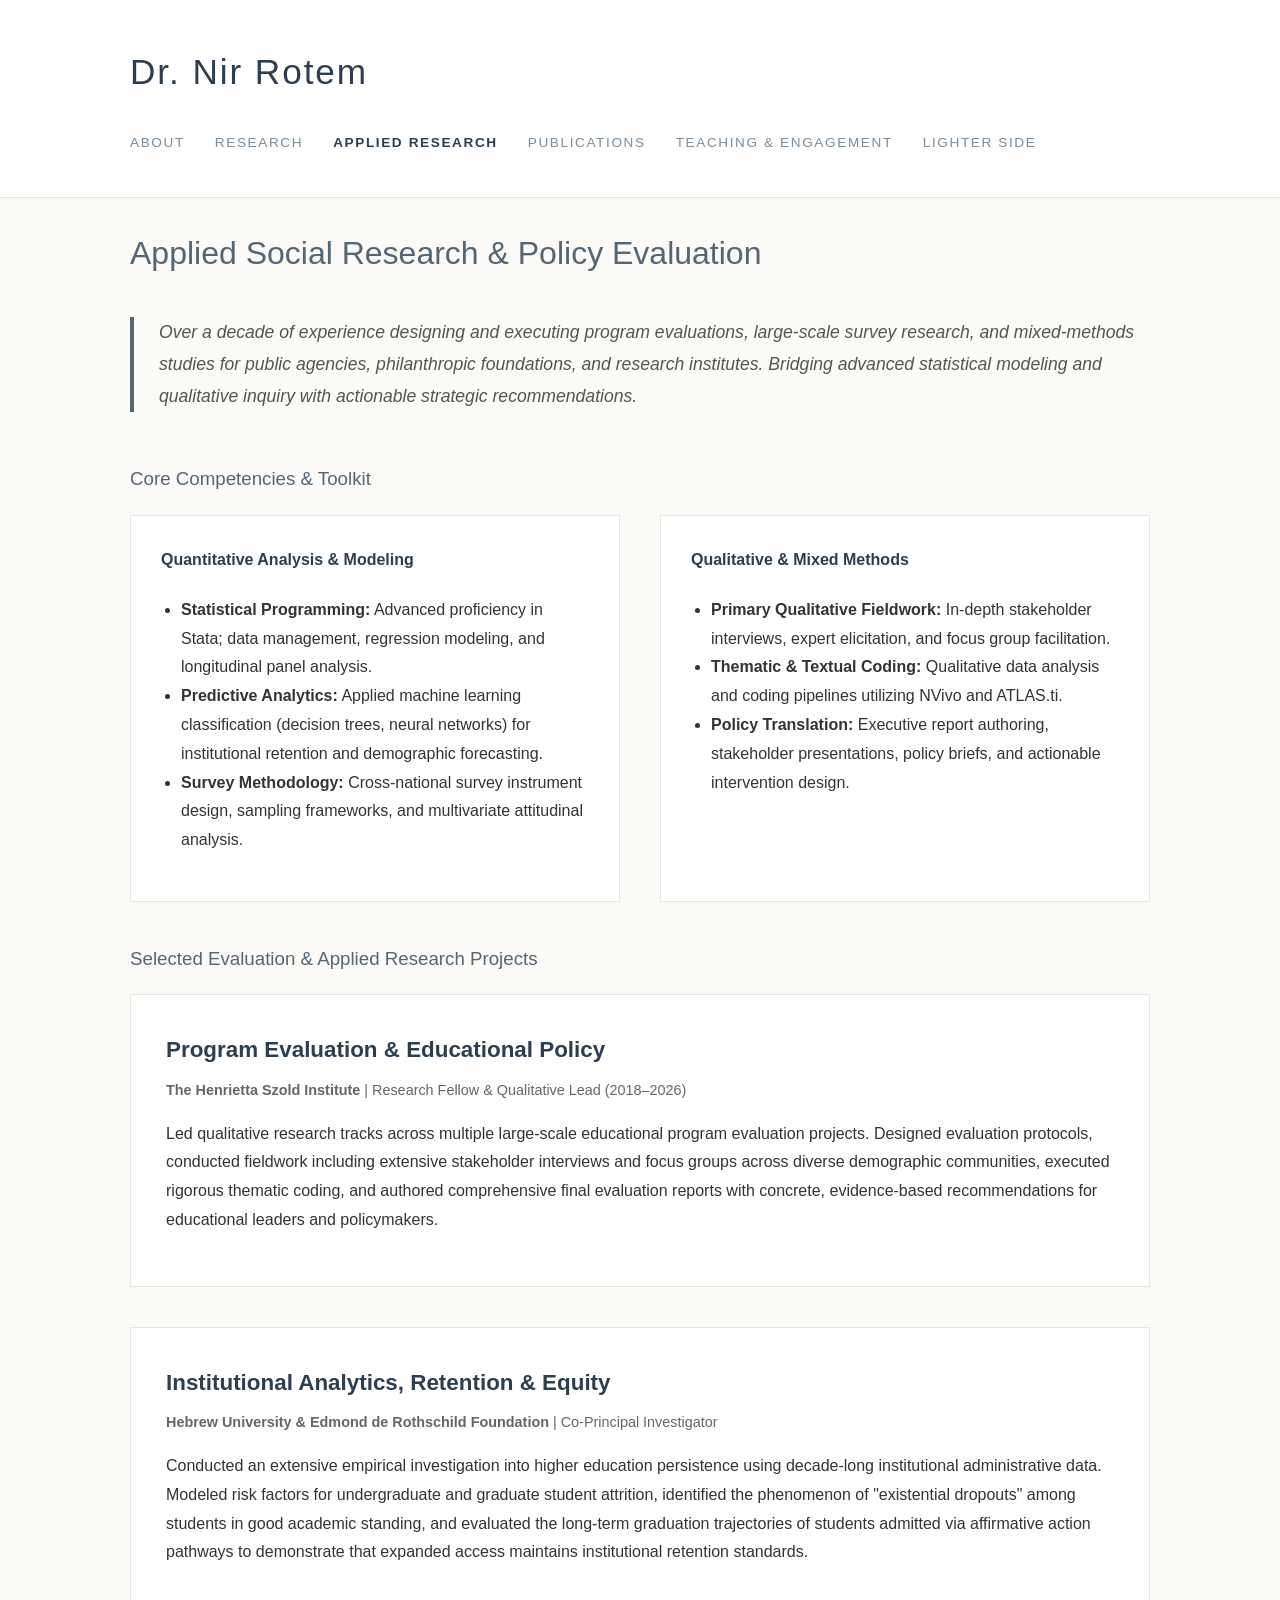
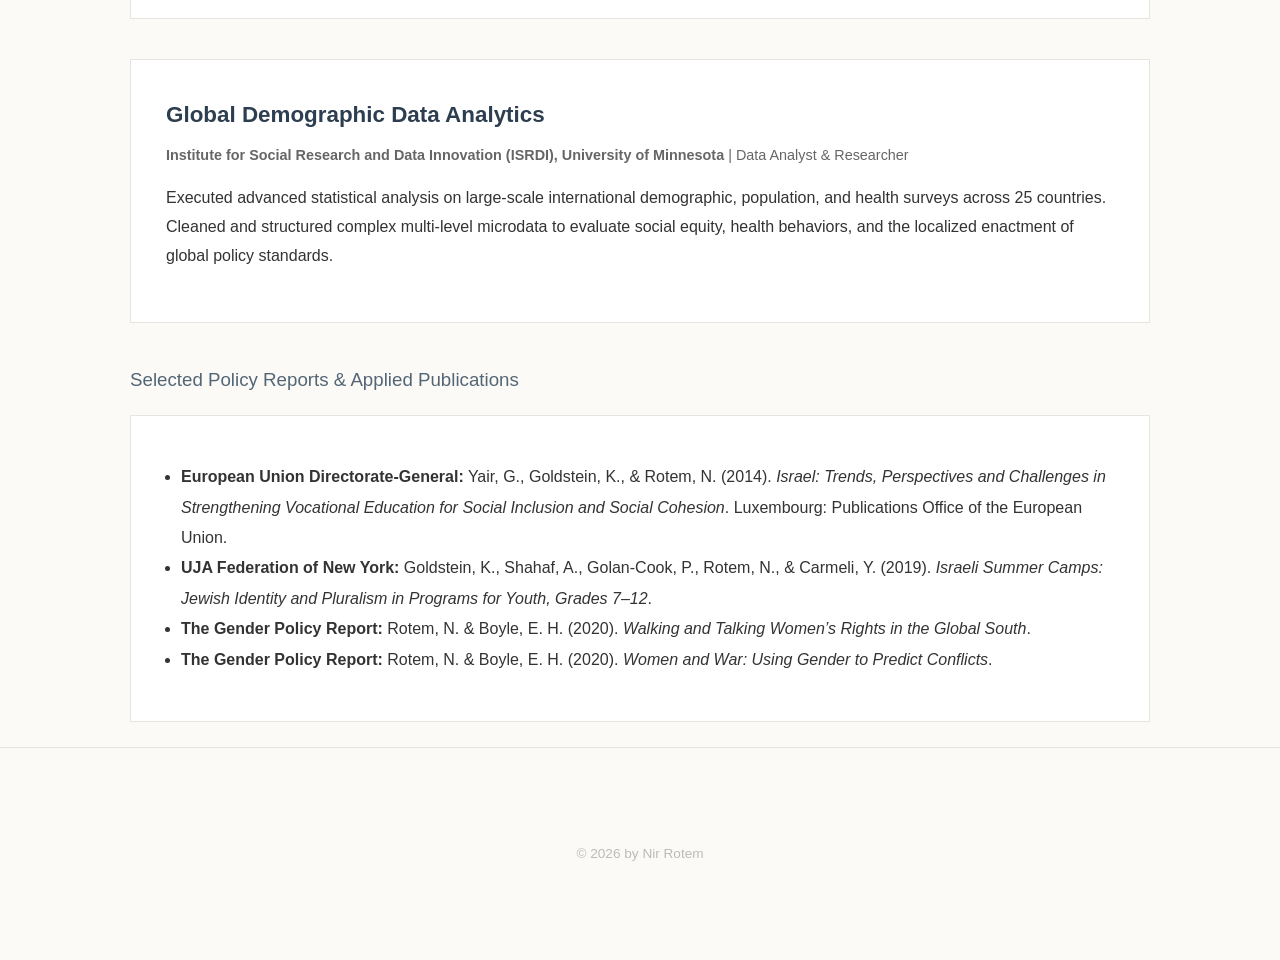
==== applied.html @ 78fe7c00 "Add files via upload" ====
<!DOCTYPE html>
<html lang="en">
<head>
    <meta charset="UTF-8">
    <meta name="viewport" content="width=device-width, initial-scale=1.0">
    <title>Dr. Nir Rotem | Applied Research & Policy Evaluation</title>
    
    <!-- Structured Data for Google Search (Site Name) -->
    <script type="application/ld+json">
    {
      "@context": "https://schema.org",
      "@type": "WebSite",
      "name": "Nir Rotem, Ph.D.",
      "url": "https://www.nirotem.com/"
    }
    </script>

    <link rel="stylesheet" href="style.css">
    <link rel="stylesheet" href="https://cdnjs.cloudflare.com/ajax/libs/font-awesome/6.0.0/css/all.min.css">
</head>
<body>
    <header>
        <div class="container">
            <h1>Dr. Nir Rotem</h1>
            <nav>
                <ul>
                    <li><a href="index.html">About</a></li>
                    <li><a href="projects.html">Research</a></li>
                    <li><a href="applied.html" class="active">Applied Research</a></li>
                    <li><a href="publications.html">Publications</a></li>
                    <li><a href="teaching.html">Teaching & Engagement</a></li>
                    <li><a href="lighter.html">Lighter Side</a></li>
                </ul>
            </nav>
        </div>
    </header>
    <main class="container">
        <h2>Applied Social Research & Policy Evaluation</h2>
        <div class="project-intro">
            Over a decade of experience designing and executing program evaluations, large-scale survey research, and mixed-methods studies for public agencies, philanthropic foundations, and research institutes. Bridging advanced statistical modeling and qualitative inquiry with actionable strategic recommendations.
        </div>

        <section class="project-block">
            <h3>Core Competencies & Toolkit</h3>
            <div class="lighter-grid" style="margin-bottom: 40px;">
                <div class="interest-card">
                    <h4>Quantitative Analysis & Modeling</h4>
                    <ul style="padding-left: 20px; line-height: 1.8;">
                        <li><strong>Statistical Programming:</strong> Advanced proficiency in Stata; data management, regression modeling, and longitudinal panel analysis.</li>
                        <li><strong>Predictive Analytics:</strong> Applied machine learning classification (decision trees, neural networks) for institutional retention and demographic forecasting.</li>
                        <li><strong>Survey Methodology:</strong> Cross-national survey instrument design, sampling frameworks, and multivariate attitudinal analysis.</li>
                    </ul>
                </div>
                <div class="interest-card">
                    <h4>Qualitative & Mixed Methods</h4>
                    <ul style="padding-left: 20px; line-height: 1.8;">
                        <li><strong>Primary Qualitative Fieldwork:</strong> In-depth stakeholder interviews, expert elicitation, and focus group facilitation.</li>
                        <li><strong>Thematic & Textual Coding:</strong> Qualitative data analysis and coding pipelines utilizing NVivo and ATLAS.ti.</li>
                        <li><strong>Policy Translation:</strong> Executive report authoring, stakeholder presentations, policy briefs, and actionable intervention design.</li>
                    </ul>
                </div>
            </div>
        </section>

        <section class="project-block">
            <h3>Selected Evaluation & Applied Research Projects</h3>

            <div class="project-card">
                <div class="project-text">
                    <h4>Program Evaluation & Educational Policy</h4>
                    <p style="color: #666; font-size: 0.9rem; margin-top: -8px; margin-bottom: 12px;"><strong>The Henrietta Szold Institute</strong> | Research Fellow & Qualitative Lead (2018–2026)</p>
                    <p>Led qualitative research tracks across multiple large-scale educational program evaluation projects. Designed evaluation protocols, conducted fieldwork including extensive stakeholder interviews and focus groups across diverse demographic communities, executed rigorous thematic coding, and authored comprehensive final evaluation reports with concrete, evidence-based recommendations for educational leaders and policymakers.</p>
                </div>
            </div>

            <div class="project-card">
                <div class="project-text">
                    <h4>Institutional Analytics, Retention & Equity</h4>
                    <p style="color: #666; font-size: 0.9rem; margin-top: -8px; margin-bottom: 12px;"><strong>Hebrew University & Edmond de Rothschild Foundation</strong> | Co-Principal Investigator</p>
                    <p>Conducted an extensive empirical investigation into higher education persistence using decade-long institutional administrative data. Modeled risk factors for undergraduate and graduate student attrition, identified the phenomenon of "existential dropouts" among students in good academic standing, and evaluated the long-term graduation trajectories of students admitted via affirmative action pathways to demonstrate that expanded access maintains institutional retention standards.</p>
                </div>
            </div>

            <div class="project-card">
                <div class="project-text">
                    <h4>Global Demographic Data Analytics</h4>
                    <p style="color: #666; font-size: 0.9rem; margin-top: -8px; margin-bottom: 12px;"><strong>Institute for Social Research and Data Innovation (ISRDI), University of Minnesota</strong> | Data Analyst & Researcher</p>
                    <p>Executed advanced statistical analysis on large-scale international demographic, population, and health surveys across 25 countries. Cleaned and structured complex multi-level microdata to evaluate social equity, health behaviors, and the localized enactment of global policy standards.</p>
                </div>
            </div>
        </section>

        <section class="project-block">
            <h3>Selected Policy Reports & Applied Publications</h3>
            <div class="interest-card" style="margin-bottom: 25px;">
                <ul style="padding-left: 20px; line-height: 1.9;">
                    <li><strong>European Union Directorate-General:</strong> Yair, G., Goldstein, K., & Rotem, N. (2014). <em>Israel: Trends, Perspectives and Challenges in Strengthening Vocational Education for Social Inclusion and Social Cohesion</em>. Luxembourg: Publications Office of the European Union.</li>
                    <li><strong>UJA Federation of New York:</strong> Goldstein, K., Shahaf, A., Golan-Cook, P., Rotem, N., & Carmeli, Y. (2019). <em>Israeli Summer Camps: Jewish Identity and Pluralism in Programs for Youth, Grades 7–12</em>.</li>
                    <li><strong>The Gender Policy Report:</strong> Rotem, N. & Boyle, E. H. (2020). <em>Walking and Talking Women’s Rights in the Global South</em>.</li>
                    <li><strong>The Gender Policy Report:</strong> Rotem, N. & Boyle, E. H. (2020). <em>Women and War: Using Gender to Predict Conflicts</em>.</li>
                </ul>
            </div>
        </section>
    </main>
    <footer>
        <div class="container">
            <p>© <span id="year"></span> by Nir Rotem</p>
        </div>
    </footer>
    <script>document.getElementById("year").innerHTML = new Date().getFullYear();</script>
</body>
</html>
---- style.css ----
/* --- Scandinavian Modern Academic Theme --- */
:root {
    --bg-color: #fcfaf7;
    --text-color: #333333;
    --accent-color: #536675;
    --header-bg: #ffffff;
    --border-color: #e8e4e0;
    --link-color: #7a8d9b;
    --nav-active: #2c3e50;
    --card-bg: #ffffff;
}

* { box-sizing: border-box; }

html { -webkit-text-size-adjust: 100%; }

body {
    font-family: 'Inter', -apple-system, BlinkMacSystemFont, 'Segoe UI', Roboto, Helvetica, Arial, sans-serif;
    background-color: var(--bg-color);
    color: var(--text-color);
    line-height: 1.8;
    margin: 0;
    padding: 0;
    -webkit-font-smoothing: antialiased;
}

img { max-width: 100%; height: auto; display: block; }

.container {
    max-width: 1100px;
    margin: 0 auto;
    padding: 0 40px;
}

header {
    background-color: var(--header-bg);
    border-bottom: 1px solid var(--border-color);
    padding: 40px 0;
}

header h1 {
    font-weight: 300;
    font-size: 2.2rem;
    margin: 0;
    letter-spacing: 0.12rem;
    color: var(--nav-active);
}

nav ul {
    list-style: none;
    padding: 0;
    margin: 25px 0 0 0;
    display: flex;
    gap: 30px;
    flex-wrap: wrap;
}

nav a {
    text-decoration: none;
    color: var(--link-color);
    font-size: 0.85rem;
    text-transform: uppercase;
    letter-spacing: 0.1rem;
    transition: color 0.2s ease;
}

nav a:hover, nav a.active {
    color: var(--nav-active);
    font-weight: 600;
}

main { padding: 60px 0; }

h2, h3 { color: var(--accent-color); font-weight: 400; }
h2 { font-size: 2rem; margin-bottom: 35px; }

/* About Page Layout */
.about-grid { display: flex; gap: 60px; align-items: flex-start; }
.profile-side { flex: 0 0 280px; text-align: center; }
.profile-img { width: 100%; border-radius: 4px; box-shadow: 0 4px 20px rgba(0,0,0,0.05); }
.profile-info { margin-top: 20px; }
.profile-info .name { font-weight: 600; font-size: 1.25rem; margin: 0; }
.profile-info .role { font-size: 1rem; color: #777; margin: 8px 0; line-height: 1.4; }

.bio-content { flex: 1; }

.interests-grid {
    display: grid;
    grid-template-columns: repeat(auto-fill, minmax(220px, 1fr));
    gap: 12px;
    margin-top: 20px;
}

.interest-box {
    background: #fff;
    border: 1px solid var(--border-color);
    padding: 12px 18px;
    font-size: 0.9rem;
    text-align: center;
    color: var(--accent-color);
    border-radius: 2px;
    box-shadow: 0 2px 5px rgba(0,0,0,0.02);
}

.contact-box { margin-top: 50px; padding: 25px 0; border-top: 1px solid var(--border-color); }
.social-btns { display: flex; gap: 15px; margin-top: 20px; flex-wrap: wrap; }

.btn {
    text-decoration: none;
    font-size: 0.85rem;
    color: var(--accent-color);
    border: 1px solid var(--accent-color);
    padding: 8px 20px;
    transition: all 0.3s ease;
    display: inline-flex;
    align-items: center;
    gap: 8px;
}
.btn:hover { background-color: var(--accent-color); color: white; }

.btn-spotify { border-color: #1DB954; color: #1DB954; }
.btn-spotify:hover { background-color: #1DB954; color: white; border-color: #1DB954; }

.project-intro { font-style: italic; color: #555; margin-bottom: 50px; border-left: 4px solid var(--accent-color); padding-left: 25px; font-size: 1.1rem; }
.project-card {
    background: var(--card-bg);
    padding: 35px;
    border: 1px solid var(--border-color);
    margin-bottom: 40px;
    display: flex;
    flex-direction: row;
    align-items: flex-start;
    gap: 40px;
}

.project-text { flex: 1.8; }
.project-text h4 { margin-top: 0; color: var(--nav-active); font-size: 1.4rem; margin-bottom: 15px; }

.project-image-box {
    flex: 1;
    min-width: 280px;
    max-width: 380px;
    height: 240px;
    background-color: #ffffff;
    border: 1px solid #f2f2f2;
    padding: 5px;
    display: flex;
    align-items: center;
    justify-content: center;
    overflow: hidden;
}
.project-image-box img { max-width: 100%; max-height: 100%; object-fit: contain; }

.landscape-hero {
    width: 100%;
    height: 250px;
    background-color: #eee;
    margin-bottom: 50px;
    overflow: hidden;
    border-radius: 4px;
}
.landscape-hero img { width: 100%; height: 100%; object-fit: cover; }

.lighter-grid { display: grid; grid-template-columns: 1fr 1fr; gap: 40px; }
.interest-card { background: white; padding: 30px; border: 1px solid var(--border-color); }
.interest-card h4 { margin-top: 0; color: var(--nav-active); }

#bibbase-container { font-size: 0.95rem; }
.bibbase_paper { margin-bottom: 25px !important; }
.bibbase_paper i.fa-external-link-alt, 
.bibbase_paper a[title="Open"] { 
    display: none !important; 
}

footer { padding: 80px 0; text-align: center; font-size: 0.85rem; color: #bbb; border-top: 1px solid var(--border-color); }

@media (max-width: 900px) {
    .container { padding: 0 25px; }
    .about-grid, .project-card, .lighter-grid { flex-direction: column; display: block; }
    .profile-side { margin-bottom: 40px; width: 100%; }
    .project-card { gap: 25px; }
    .project-image-box { width: 100%; max-width: 100%; height: auto; min-height: 200px; margin-top: 20px; }
    .interest-card { margin-bottom: 20px; }
    .landscape-hero { height: 180px; }
    header h1 { font-size: 1.8rem; }
    nav ul { gap: 15px; }
    .interests-grid { grid-template-columns: 1fr 1fr; }
}
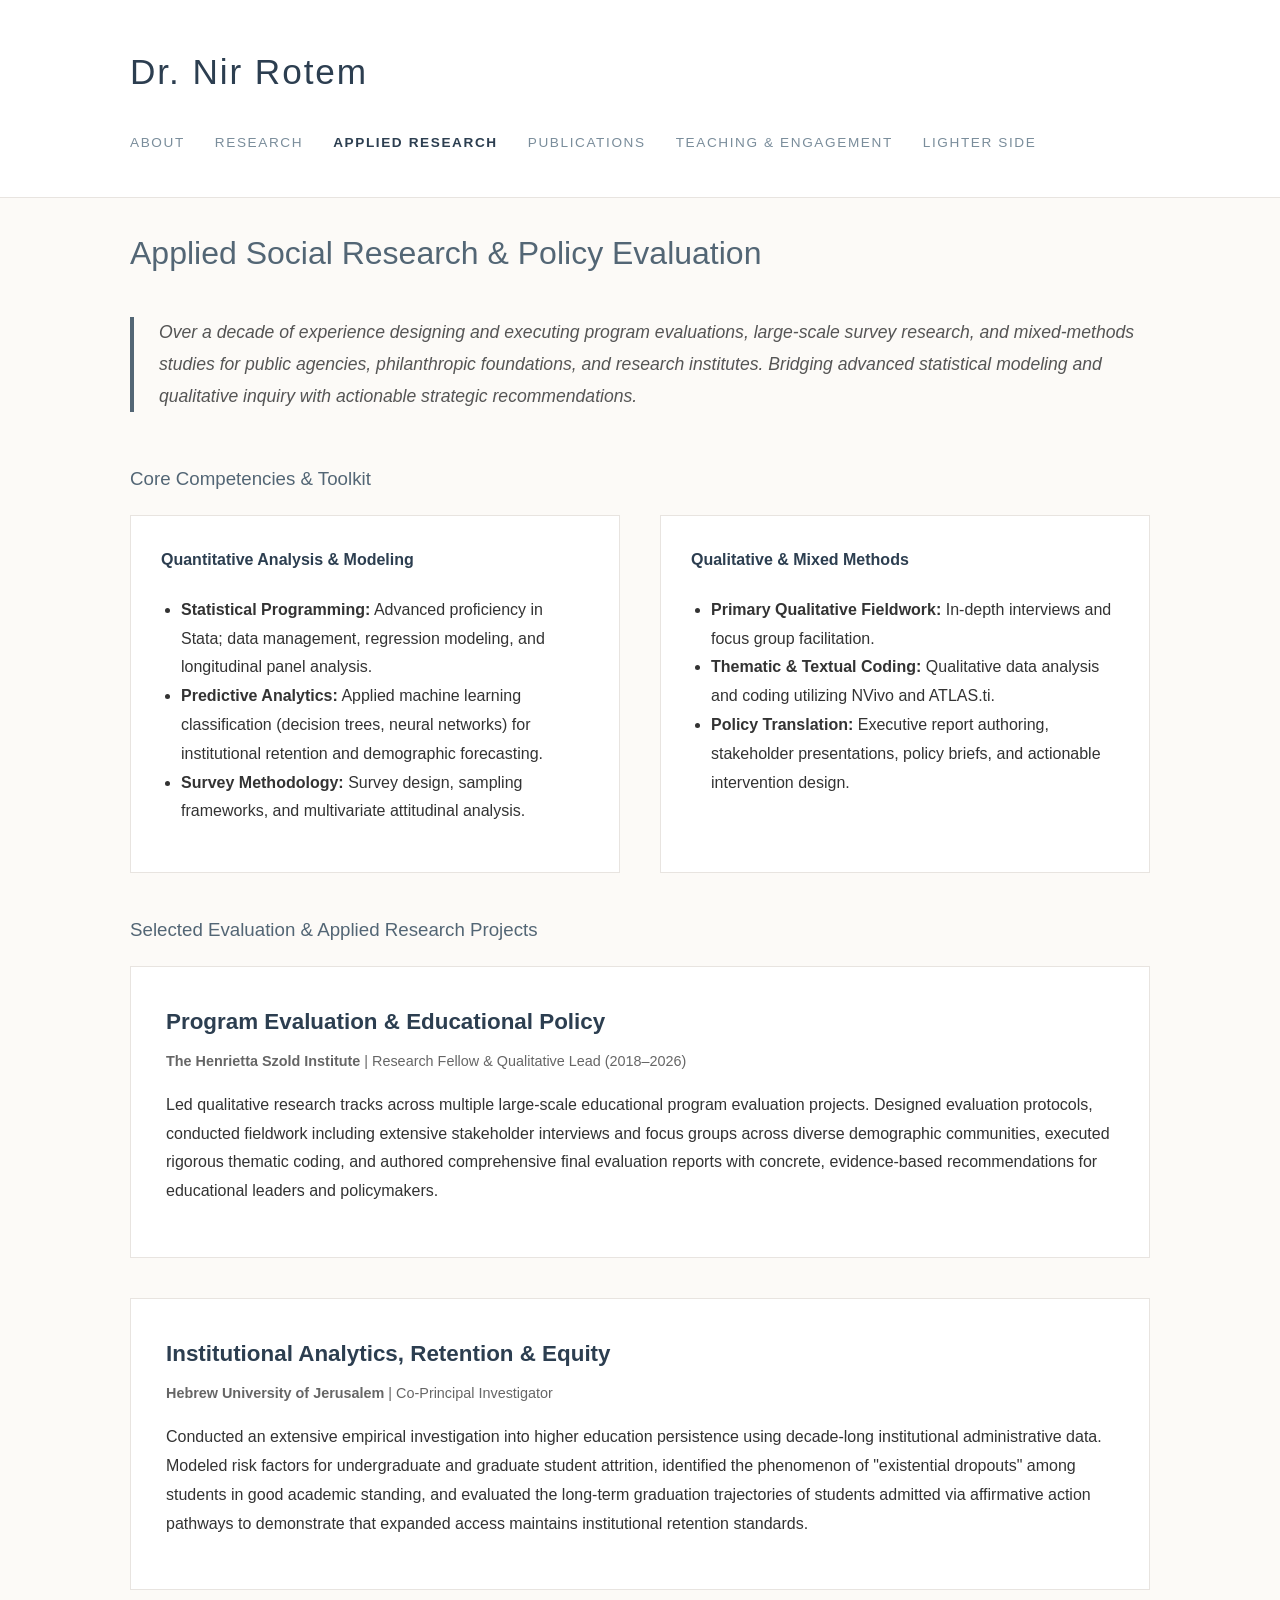
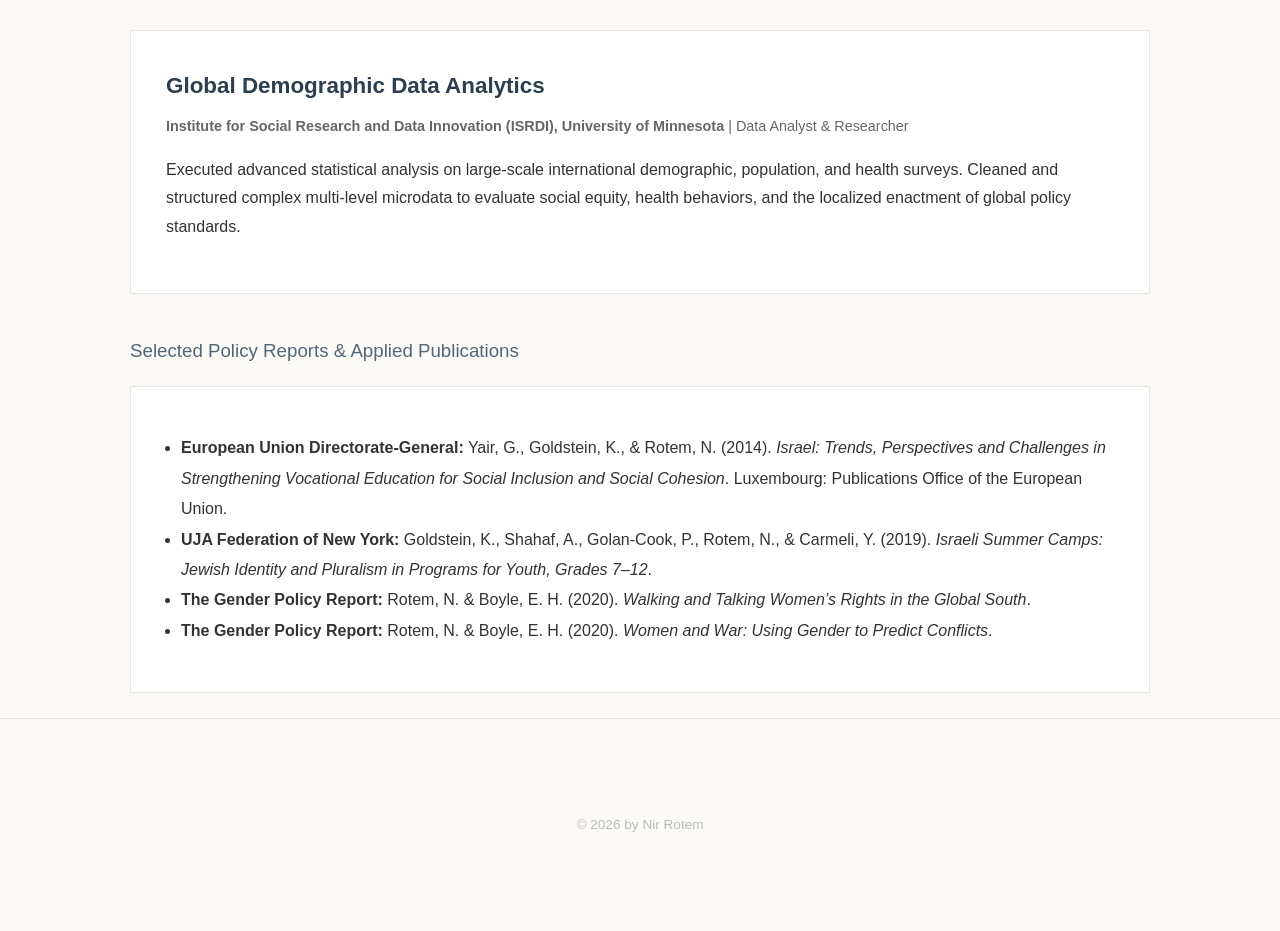
==== commit a2bea325: "Refine survey methodology and project descriptions" ====
--- a/applied.html
+++ b/applied.html
@@ -48,14 +48,14 @@
                     <ul style="padding-left: 20px; line-height: 1.8;">
                         <li><strong>Statistical Programming:</strong> Advanced proficiency in Stata; data management, regression modeling, and longitudinal panel analysis.</li>
                         <li><strong>Predictive Analytics:</strong> Applied machine learning classification (decision trees, neural networks) for institutional retention and demographic forecasting.</li>
-                        <li><strong>Survey Methodology:</strong> Cross-national survey instrument design, sampling frameworks, and multivariate attitudinal analysis.</li>
+                        <li><strong>Survey Methodology:</strong> Survey design, sampling frameworks, and multivariate attitudinal analysis.</li>
                     </ul>
                 </div>
                 <div class="interest-card">
                     <h4>Qualitative & Mixed Methods</h4>
                     <ul style="padding-left: 20px; line-height: 1.8;">
-                        <li><strong>Primary Qualitative Fieldwork:</strong> In-depth stakeholder interviews, expert elicitation, and focus group facilitation.</li>
-                        <li><strong>Thematic & Textual Coding:</strong> Qualitative data analysis and coding pipelines utilizing NVivo and ATLAS.ti.</li>
+                        <li><strong>Primary Qualitative Fieldwork:</strong> In-depth interviews and focus group facilitation.</li>
+                        <li><strong>Thematic & Textual Coding:</strong> Qualitative data analysis and coding utilizing NVivo and ATLAS.ti.</li>
                         <li><strong>Policy Translation:</strong> Executive report authoring, stakeholder presentations, policy briefs, and actionable intervention design.</li>
                     </ul>
                 </div>
@@ -76,7 +76,7 @@
             <div class="project-card">
                 <div class="project-text">
                     <h4>Institutional Analytics, Retention & Equity</h4>
-                    <p style="color: #666; font-size: 0.9rem; margin-top: -8px; margin-bottom: 12px;"><strong>Hebrew University & Edmond de Rothschild Foundation</strong> | Co-Principal Investigator</p>
+                    <p style="color: #666; font-size: 0.9rem; margin-top: -8px; margin-bottom: 12px;"><strong>Hebrew University of Jerusalem</strong> | Co-Principal Investigator</p>
                     <p>Conducted an extensive empirical investigation into higher education persistence using decade-long institutional administrative data. Modeled risk factors for undergraduate and graduate student attrition, identified the phenomenon of "existential dropouts" among students in good academic standing, and evaluated the long-term graduation trajectories of students admitted via affirmative action pathways to demonstrate that expanded access maintains institutional retention standards.</p>
                 </div>
             </div>
@@ -85,7 +85,7 @@
                 <div class="project-text">
                     <h4>Global Demographic Data Analytics</h4>
                     <p style="color: #666; font-size: 0.9rem; margin-top: -8px; margin-bottom: 12px;"><strong>Institute for Social Research and Data Innovation (ISRDI), University of Minnesota</strong> | Data Analyst & Researcher</p>
-                    <p>Executed advanced statistical analysis on large-scale international demographic, population, and health surveys across 25 countries. Cleaned and structured complex multi-level microdata to evaluate social equity, health behaviors, and the localized enactment of global policy standards.</p>
+                    <p>Executed advanced statistical analysis on large-scale international demographic, population, and health surveys. Cleaned and structured complex multi-level microdata to evaluate social equity, health behaviors, and the localized enactment of global policy standards.</p>
                 </div>
             </div>
         </section>
@@ -109,4 +109,4 @@
     </footer>
     <script>document.getElementById("year").innerHTML = new Date().getFullYear();</script>
 </body>
-</html>+</html>
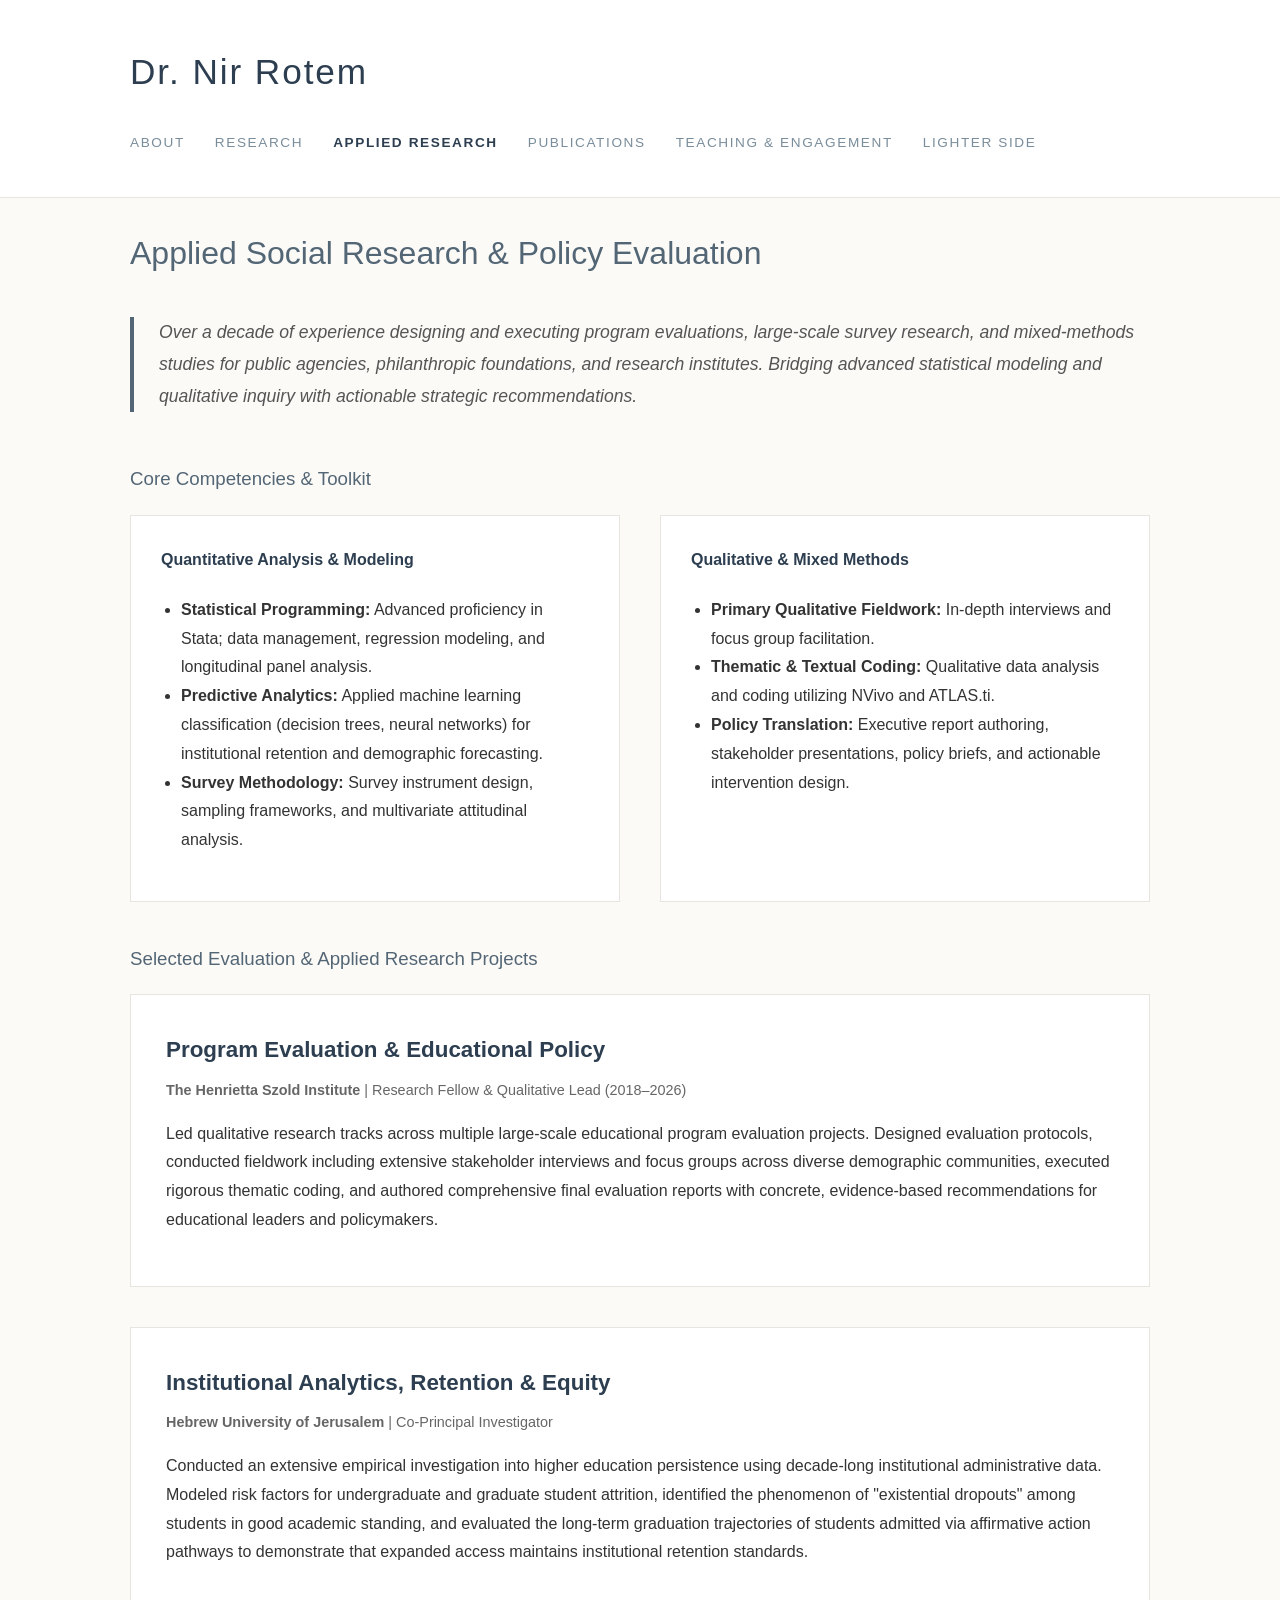
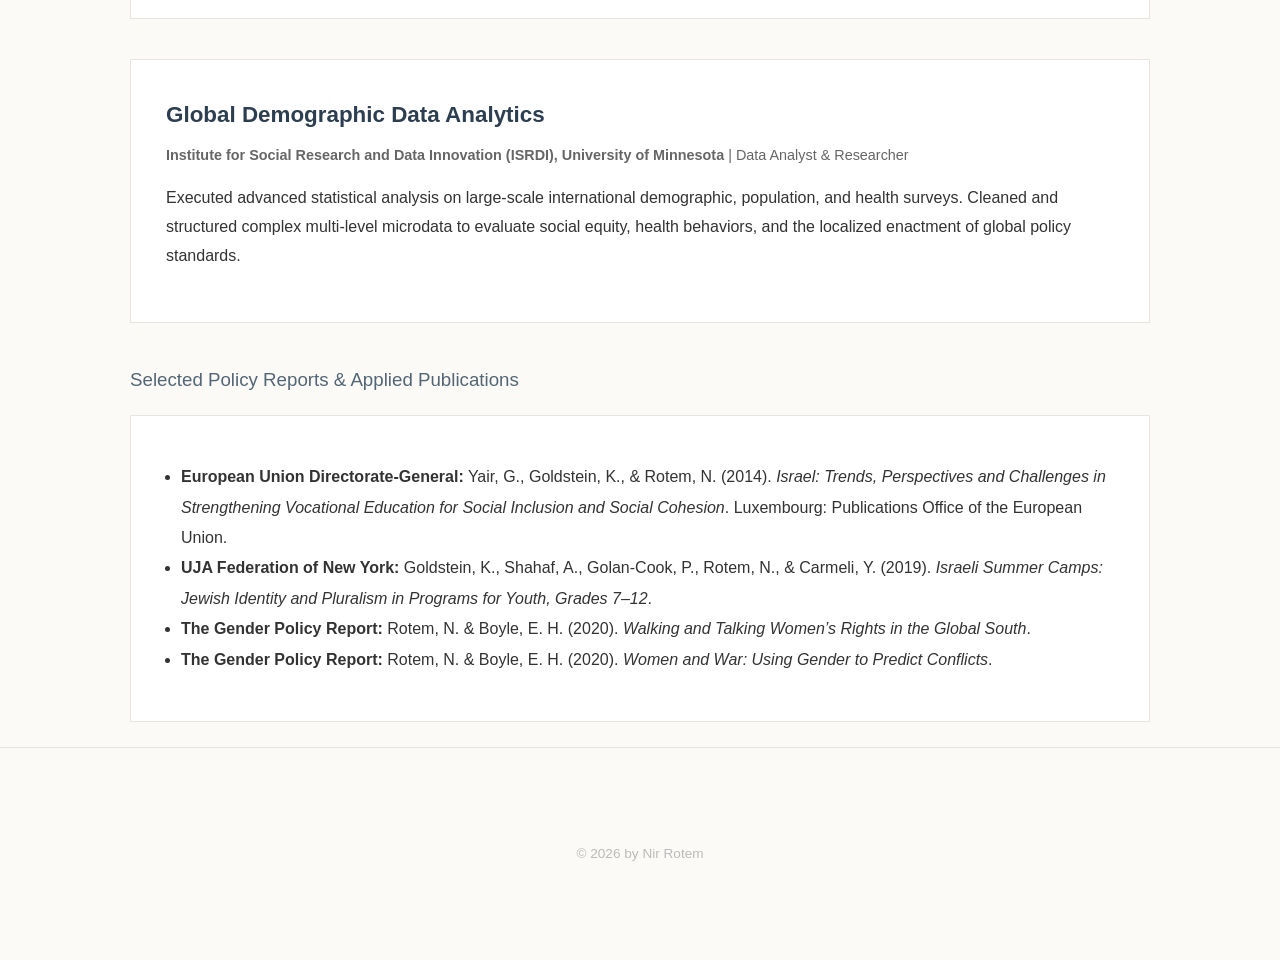
==== commit fcbc81bb: "Add files via upload" ====
--- a/applied.html
+++ b/applied.html
@@ -48,7 +48,7 @@
                     <ul style="padding-left: 20px; line-height: 1.8;">
                         <li><strong>Statistical Programming:</strong> Advanced proficiency in Stata; data management, regression modeling, and longitudinal panel analysis.</li>
                         <li><strong>Predictive Analytics:</strong> Applied machine learning classification (decision trees, neural networks) for institutional retention and demographic forecasting.</li>
-                        <li><strong>Survey Methodology:</strong> Survey design, sampling frameworks, and multivariate attitudinal analysis.</li>
+                        <li><strong>Survey Methodology:</strong> Survey instrument design, sampling frameworks, and multivariate attitudinal analysis.</li>
                     </ul>
                 </div>
                 <div class="interest-card">
@@ -109,4 +109,4 @@
     </footer>
     <script>document.getElementById("year").innerHTML = new Date().getFullYear();</script>
 </body>
-</html>
+</html>
